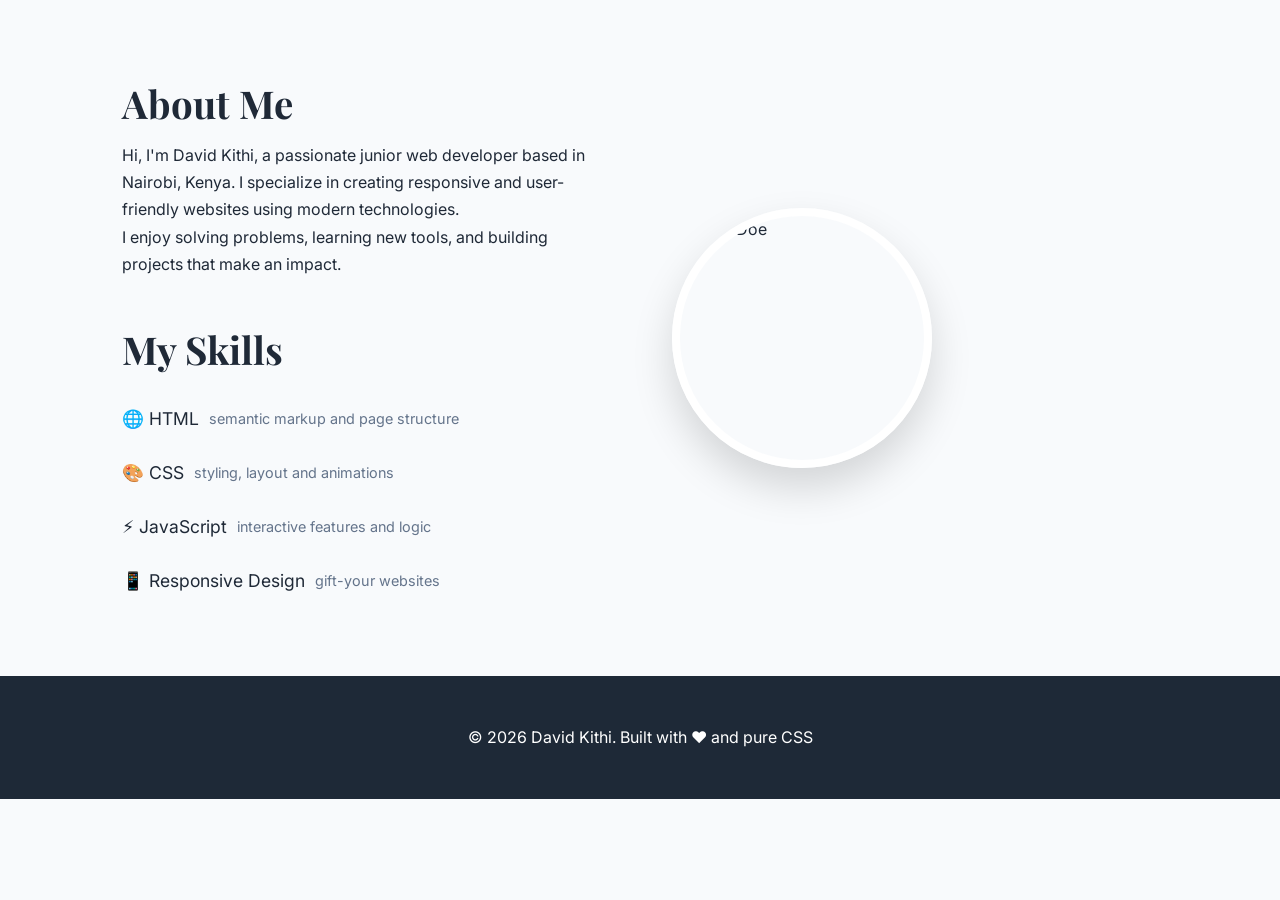
==== about.html @ 422cff3a "Rename About.html to about.html" ====
<!DOCTYPE html>
<html lang="en">
<head>
  <meta charset="UTF-8">
  <meta name="viewport" content="width=device-width, initial-scale=1.0">
  <!-- put name of the website here -->
  <title>About - </title>
  <link rel="stylesheet" href="styles.css">
</head>
<body>

  <section class="about">
    <div>
      <h2>About Me</h2>
      <p>Hi, I'm David Kithi, a passionate junior web developer based in Nairobi, Kenya. I specialize in creating responsive and user-friendly websites using modern technologies.</p>
      <p>I enjoy solving problems, learning new tools, and building projects that make an impact.</p>

      <h2 style="margin-top:3rem;">My Skills</h2>
      <div class="skills">
        <div class="skill-item">🌐 HTML <span style="font-size:0.9rem;color:var(--gray);">semantic markup and page structure</span></div>
        <div class="skill-item">🎨 CSS <span style="font-size:0.9rem;color:var(--gray);">styling, layout and animations</span></div>
        <div class="skill-item">⚡ JavaScript <span style="font-size:0.9rem;color:var(--gray);">interactive features and logic</span></div>
        <div class="skill-item">📱 Responsive Design <span style="font-size:0.9rem;color:var(--gray);">gift-your websites</span></div>
      </div>
    </div>
    <img src="assets/images/profile.jpg" alt="Jane Doe" class="profile-photo">
  </section>

  <footer>
    <p>&copy; 2026 David Kithi. Built with ❤️ and pure CSS</p>
  </footer>

  <script>
    document.getElementById('menuToggle').addEventListener('click', () => {
      document.getElementById('navLinks').classList.toggle('active');
    });
  </script>
</body>
</html>
---- styles.css ----
@import url('https://fonts.googleapis.com/css2?family=Inter:wght@400;500;600&family=Playfair+Display:wght@700&display=swap');

:root {
  --primary: #2563eb;
  --text: #1f2937;
  --light: #f8fafc;
  --gray: #64748b;
}

* { margin: 0; padding: 0; box-sizing: border-box; }

body {
  font-family: 'Inter', system-ui, sans-serif;
  line-height: 1.7;
  color: var(--text);
  background: var(--light);
}

h1, h2 { font-family: 'Playfair Display', serif; line-height: 1.2; }
h1 { font-size: clamp(2.8rem, 6vw, 4.5rem); }
h2 { font-size: 2.4rem; margin-bottom: 1rem; }

nav {
  background: white;
  box-shadow: 0 2px 10px rgba(0,0,0,0.08);
  position: sticky;
  top: 0;
  z-index: 100;
}

.nav-container {
  max-width: 1100px;
  margin: 0 auto;
  padding: 1.2rem 2rem;
  display: flex;
  justify-content: space-between;
  align-items: center;
}

.logo { font-size: 1.8rem; font-weight: 700; color: var(--primary); }

.nav-links {
  display: flex;
  gap: 2rem;
  list-style: none;
}

.nav-links a {
  font-weight: 500;
  color: var(--text);
  text-decoration: none;
}

.nav-links a:hover { color: var(--primary); }

.menu-toggle {
  display: none;
  font-size: 1.8rem;
  background: none;
  border: none;
  cursor: pointer;
}

/* Hero */
.hero {
  min-height: 90vh;
  display: flex;
  align-items: center;
  justify-content: center;
  text-align: center;
  color: white;
  background: linear-gradient(rgba(0,0,0,0.5), rgba(0,0,0,0.5)), url('https://picsum.photos/id/1015/2000/1200') center/cover;
  padding: 2rem;
}

/* About - Circular Profile */
.about {
  max-width: 1100px;
  margin: 5rem auto;
  padding: 0 2rem;
  display: grid;
  grid-template-columns: 1fr 1fr;
  gap: 4rem;
  align-items: center;
}

.profile-photo {
  width: 260px;
  height: 260px;
  border-radius: 50%;
  object-fit: cover;
  box-shadow: 0 20px 40px rgba(0,0,0,0.15);
  border: 8px solid white;
}

/* Skills */
.skills {
  display: flex;
  flex-wrap: wrap;
  gap: 1.5rem;
  margin-top: 2rem;
}

.skill-item {
  display: flex;
  align-items: center;
  gap: 10px;
  font-size: 1.1rem;
}

/* Projects - CSS Grid */
.gallery-grid {
  display: grid;
  grid-template-columns: repeat(auto-fit, minmax(300px, 1fr));
  gap: 2rem;
}

.gallery-item {
  border-radius: 12px;
  overflow: hidden;
  box-shadow: 0 10px 25px rgba(0,0,0,0.1);
  transition: transform 0.3s;
}

.gallery-item:hover { transform: translateY(-8px); }

.gallery-item img {
  width: 100%;
  height: 260px;
  object-fit: cover;
}

.overlay {
  padding: 1.5rem;
  background: rgba(0,0,0,0.75);
  color: white;
}

/* Contact */
.contact {
  max-width: 700px;
  margin: 5rem auto;
  padding: 0 2rem;
  text-align: center;
}

.contact-form {
  display: flex;
  flex-direction: column;
  gap: 1.2rem;
  margin-top: 2rem;
}

.contact-form input,
.contact-form textarea {
  padding: 1rem;
  border: 1px solid #ddd;
  border-radius: 8px;
  font-size: 1rem;
}

.contact-form button {
  background: var(--primary);
  color: white;
  padding: 1rem;
  border: none;
  border-radius: 8px;
  font-size: 1.1rem;
  cursor: pointer;
}

/* Footer */
footer {
  background: #1e2937;
  color: white;
  text-align: center;
  padding: 3rem 2rem;
  margin-top: 4rem;
}

/* Mobile Responsive */
@media (max-width: 768px) {
  .nav-links {
    position: fixed;
    top: 70px;
    left: -100%;
    width: 100%;
    height: calc(100vh - 70px);
    background: white;
    flex-direction: column;
    align-items: center;
    padding-top: 4rem;
    transition: 0.4s;
  }
  .nav-links.active { left: 0; }
  .menu-toggle { display: block; }
  
  .about { grid-template-columns: 1fr; text-align: center; }
}
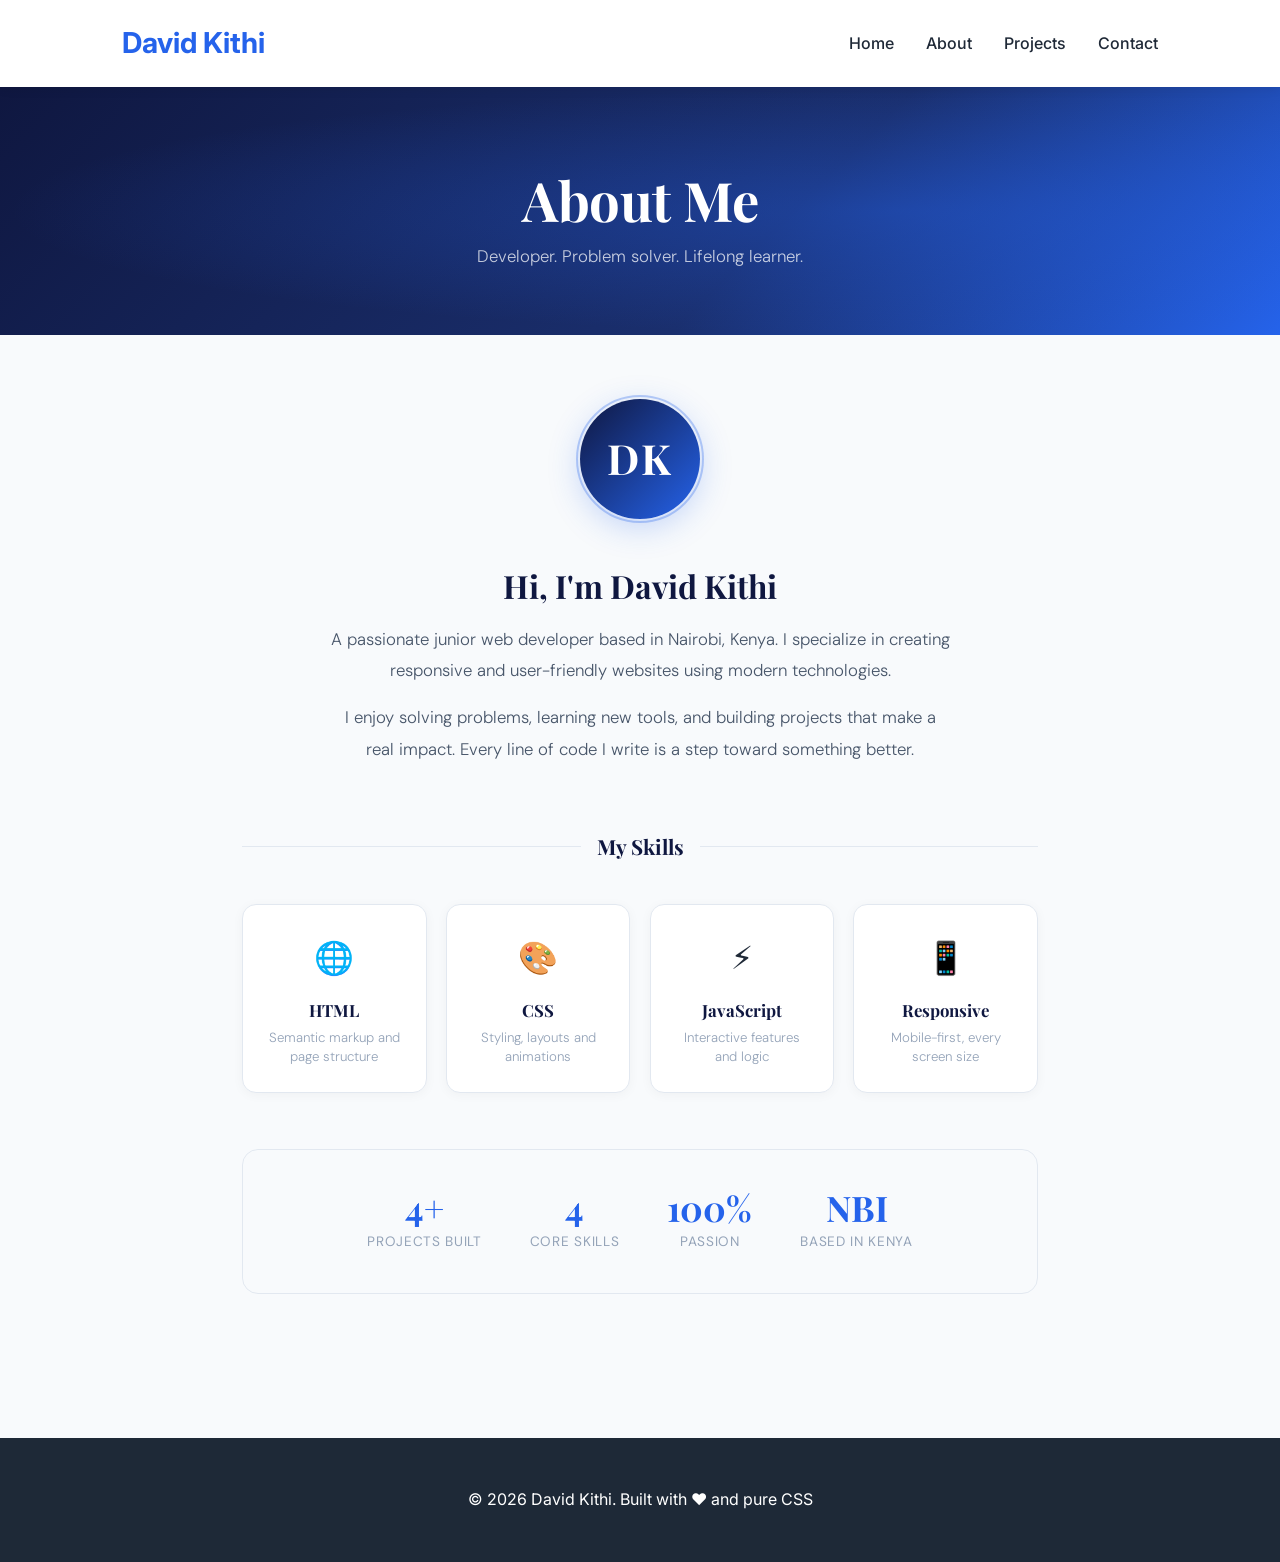
==== commit 3fc8f966: "Update About page with new title and layout" ====
--- a/about.html
+++ b/about.html
@@ -3,28 +3,310 @@
 <head>
   <meta charset="UTF-8">
   <meta name="viewport" content="width=device-width, initial-scale=1.0">
-  <!-- put name of the website here -->
-  <title>About - </title>
+  <title>About - David Kithi</title>
   <link rel="stylesheet" href="styles.css">
+  <link href="https://fonts.googleapis.com/css2?family=Playfair+Display:ital,wght@0,400;0,700;1,400&family=DM+Sans:wght@300;400;500&display=swap" rel="stylesheet">
+  <style>
+    /* ── HERO BANNER ── */
+    .about-hero {
+      background: linear-gradient(135deg, #0f1740 0%, #1a2f6e 60%, #2563eb 100%);
+      color: white;
+      padding: 5rem 2rem 4rem;
+      text-align: center;
+      position: relative;
+      overflow: hidden;
+    }
+    .about-hero::before {
+      content: '';
+      position: absolute;
+      inset: 0;
+      background: radial-gradient(ellipse at 70% 50%, rgba(37,99,235,0.35) 0%, transparent 70%);
+    }
+    .about-hero-inner {
+      position: relative;
+      z-index: 1;
+    }
+    .about-hero h1 {
+      font-family: 'Playfair Display', serif;
+      font-size: clamp(2.2rem, 5vw, 3.4rem);
+      font-weight: 700;
+      margin-bottom: 0.6rem;
+      letter-spacing: -0.5px;
+    }
+    .about-hero p {
+      font-family: 'DM Sans', sans-serif;
+      font-size: 1.05rem;
+      opacity: 0.75;
+      font-weight: 300;
+    }
+
+    /* ── MAIN LAYOUT ── */
+    .about-body {
+      max-width: 860px;
+      margin: 0 auto;
+      padding: 4rem 2rem 5rem;
+    }
+
+    /* ── MONOGRAM AVATAR (no photo needed) ── */
+    .monogram-wrap {
+      display: flex;
+      justify-content: center;
+      margin-bottom: 3rem;
+    }
+    .monogram {
+      width: 120px;
+      height: 120px;
+      border-radius: 50%;
+      background: linear-gradient(135deg, #0f1740, #2563eb);
+      display: flex;
+      align-items: center;
+      justify-content: center;
+      font-family: 'Playfair Display', serif;
+      font-size: 2.6rem;
+      font-weight: 700;
+      color: white;
+      letter-spacing: 2px;
+      box-shadow: 0 8px 32px rgba(37,99,235,0.25);
+      position: relative;
+    }
+    .monogram::after {
+      content: '';
+      position: absolute;
+      inset: -4px;
+      border-radius: 50%;
+      border: 2px solid rgba(37,99,235,0.3);
+    }
+
+    /* ── BIO SECTION ── */
+    .bio {
+      text-align: center;
+      margin-bottom: 4rem;
+    }
+    .bio h2 {
+      font-family: 'Playfair Display', serif;
+      font-size: 2rem;
+      color: #0f1740;
+      margin-bottom: 1.2rem;
+    }
+    .bio p {
+      font-family: 'DM Sans', sans-serif;
+      font-size: 1.05rem;
+      color: #475569;
+      line-height: 1.85;
+      max-width: 620px;
+      margin: 0 auto 1rem;
+      font-weight: 300;
+    }
+
+    /* ── DIVIDER ── */
+    .divider {
+      display: flex;
+      align-items: center;
+      gap: 1rem;
+      margin: 3rem 0 2.5rem;
+    }
+    .divider::before, .divider::after {
+      content: '';
+      flex: 1;
+      height: 1px;
+      background: #e2e8f0;
+    }
+    .divider span {
+      font-family: 'Playfair Display', serif;
+      font-size: 1.3rem;
+      color: #0f1740;
+      font-weight: 700;
+      white-space: nowrap;
+    }
+
+    /* ── SKILLS GRID ── */
+    .skills-grid {
+      display: grid;
+      grid-template-columns: repeat(auto-fit, minmax(180px, 1fr));
+      gap: 1.2rem;
+    }
+    .skill-card {
+      background: white;
+      border: 1px solid #e2e8f0;
+      border-radius: 14px;
+      padding: 1.6rem 1.4rem;
+      text-align: center;
+      box-shadow: 0 2px 12px rgba(0,0,0,0.04);
+      transition: transform 0.25s, box-shadow 0.25s, border-color 0.25s;
+      position: relative;
+      overflow: hidden;
+    }
+    .skill-card::before {
+      content: '';
+      position: absolute;
+      top: 0; left: 0; right: 0;
+      height: 3px;
+      background: linear-gradient(90deg, #2563eb, #60a5fa);
+      transform: scaleX(0);
+      transform-origin: left;
+      transition: transform 0.3s ease;
+    }
+    .skill-card:hover {
+      transform: translateY(-5px);
+      box-shadow: 0 12px 32px rgba(37,99,235,0.10);
+      border-color: #bfdbfe;
+    }
+    .skill-card:hover::before {
+      transform: scaleX(1);
+    }
+    .skill-icon {
+      font-size: 2rem;
+      margin-bottom: 0.7rem;
+      display: block;
+    }
+    .skill-name {
+      font-family: 'Playfair Display', serif;
+      font-size: 1.05rem;
+      font-weight: 700;
+      color: #0f1740;
+      margin-bottom: 0.3rem;
+    }
+    .skill-desc {
+      font-family: 'DM Sans', sans-serif;
+      font-size: 0.83rem;
+      color: #94a3b8;
+      font-weight: 300;
+      line-height: 1.4;
+    }
+
+    /* ── FACTS ROW ── */
+    .facts {
+      display: flex;
+      justify-content: center;
+      gap: 3rem;
+      flex-wrap: wrap;
+      margin-top: 3.5rem;
+      padding: 2.5rem 2rem;
+      background: #f8fafc;
+      border-radius: 16px;
+      border: 1px solid #e2e8f0;
+    }
+    .fact {
+      text-align: center;
+    }
+    .fact-number {
+      font-family: 'Playfair Display', serif;
+      font-size: 2.2rem;
+      font-weight: 700;
+      color: #2563eb;
+      line-height: 1;
+      margin-bottom: 0.3rem;
+    }
+    .fact-label {
+      font-family: 'DM Sans', sans-serif;
+      font-size: 0.85rem;
+      color: #94a3b8;
+      font-weight: 400;
+      text-transform: uppercase;
+      letter-spacing: 0.05em;
+    }
+
+    /* ── ANIMATIONS ── */
+    @keyframes fadeUp {
+      from { opacity: 0; transform: translateY(24px); }
+      to   { opacity: 1; transform: translateY(0); }
+    }
+    .monogram-wrap  { animation: fadeUp 0.5s ease both; }
+    .bio            { animation: fadeUp 0.5s 0.1s ease both; }
+    .skills-grid    { animation: fadeUp 0.5s 0.2s ease both; }
+    .facts          { animation: fadeUp 0.5s 0.3s ease both; }
+
+    @media (max-width: 600px) {
+      .facts { gap: 2rem; }
+      .skills-grid { grid-template-columns: 1fr 1fr; }
+    }
+  </style>
 </head>
 <body>
 
-  <section class="about">
-    <div>
-      <h2>About Me</h2>
-      <p>Hi, I'm David Kithi, a passionate junior web developer based in Nairobi, Kenya. I specialize in creating responsive and user-friendly websites using modern technologies.</p>
-      <p>I enjoy solving problems, learning new tools, and building projects that make an impact.</p>
-
-      <h2 style="margin-top:3rem;">My Skills</h2>
-      <div class="skills">
-        <div class="skill-item">🌐 HTML <span style="font-size:0.9rem;color:var(--gray);">semantic markup and page structure</span></div>
-        <div class="skill-item">🎨 CSS <span style="font-size:0.9rem;color:var(--gray);">styling, layout and animations</span></div>
-        <div class="skill-item">⚡ JavaScript <span style="font-size:0.9rem;color:var(--gray);">interactive features and logic</span></div>
-        <div class="skill-item">📱 Responsive Design <span style="font-size:0.9rem;color:var(--gray);">gift-your websites</span></div>
-      </div>
-    </div>
-    <img src="assets/images/profile.jpg" alt="Jane Doe" class="profile-photo">
-  </section>
+  <nav>
+    <div class="nav-container">
+      <div class="logo">David Kithi</div>
+      <ul class="nav-links" id="navLinks">
+        <li><a href="index.html">Home</a></li>
+        <li><a href="about.html" class="active">About</a></li>
+        <li><a href="projects.html">Projects</a></li>
+        <li><a href="contact.html">Contact</a></li>
+      </ul>
+      <button class="menu-toggle" id="menuToggle">☰</button>
+    </div>
+  </nav>
+
+  <!-- HERO -->
+  <div class="about-hero">
+    <div class="about-hero-inner">
+      <h1>About Me</h1>
+      <p>Developer. Problem solver. Lifelong learner.</p>
+    </div>
+  </div>
+
+  <!-- BODY -->
+  <div class="about-body">
+
+    <!-- Monogram (replaces photo) -->
+    <div class="monogram-wrap">
+      <div class="monogram">DK</div>
+    </div>
+
+    <!-- Bio -->
+    <div class="bio">
+      <h2>Hi, I'm David Kithi</h2>
+      <p>A passionate junior web developer based in Nairobi, Kenya. I specialize in creating responsive and user-friendly websites using modern technologies.</p>
+      <p>I enjoy solving problems, learning new tools, and building projects that make a real impact. Every line of code I write is a step toward something better.</p>
+    </div>
+
+    <!-- Skills -->
+    <div class="divider"><span>My Skills</span></div>
+
+    <div class="skills-grid">
+      <div class="skill-card">
+        <span class="skill-icon">🌐</span>
+        <div class="skill-name">HTML</div>
+        <div class="skill-desc">Semantic markup and page structure</div>
+      </div>
+      <div class="skill-card">
+        <span class="skill-icon">🎨</span>
+        <div class="skill-name">CSS</div>
+        <div class="skill-desc">Styling, layouts and animations</div>
+      </div>
+      <div class="skill-card">
+        <span class="skill-icon">⚡</span>
+        <div class="skill-name">JavaScript</div>
+        <div class="skill-desc">Interactive features and logic</div>
+      </div>
+      <div class="skill-card">
+        <span class="skill-icon">📱</span>
+        <div class="skill-name">Responsive</div>
+        <div class="skill-desc">Mobile-first, every screen size</div>
+      </div>
+    </div>
+
+    <!-- Quick facts -->
+    <div class="facts">
+      <div class="fact">
+        <div class="fact-number">4+</div>
+        <div class="fact-label">Projects Built</div>
+      </div>
+      <div class="fact">
+        <div class="fact-number">4</div>
+        <div class="fact-label">Core Skills</div>
+      </div>
+      <div class="fact">
+        <div class="fact-number">100%</div>
+        <div class="fact-label">Passion</div>
+      </div>
+      <div class="fact">
+        <div class="fact-number">NBI</div>
+        <div class="fact-label">Based in Kenya</div>
+      </div>
+    </div>
+
+  </div>
 
   <footer>
     <p>&copy; 2026 David Kithi. Built with ❤️ and pure CSS</p>
@@ -35,5 +317,6 @@
       document.getElementById('navLinks').classList.toggle('active');
     });
   </script>
+
 </body>
 </html>
--- a/styles.css
+++ b/styles.css
@@ -69,10 +69,15 @@
   justify-content: center;
   text-align: center;
   color: white;
-  background: linear-gradient(rgba(0,0,0,0.5), rgba(0,0,0,0.5)), url('https://picsum.photos/id/1015/2000/1200') center/cover;
+  background: 
+    linear-gradient(
+      135deg, 
+      rgba(15, 23, 64, 0.60) 0%, 
+      rgba(37, 99, 235, 0.50) 100%
+    ), 
+    url('https://images.unsplash.com/photo-1461749280684-dccba630e2f6?w=2000&q=80') center/cover no-repeat;
   padding: 2rem;
 }
-
 /* About - Circular Profile */
 .about {
   max-width: 1100px;
